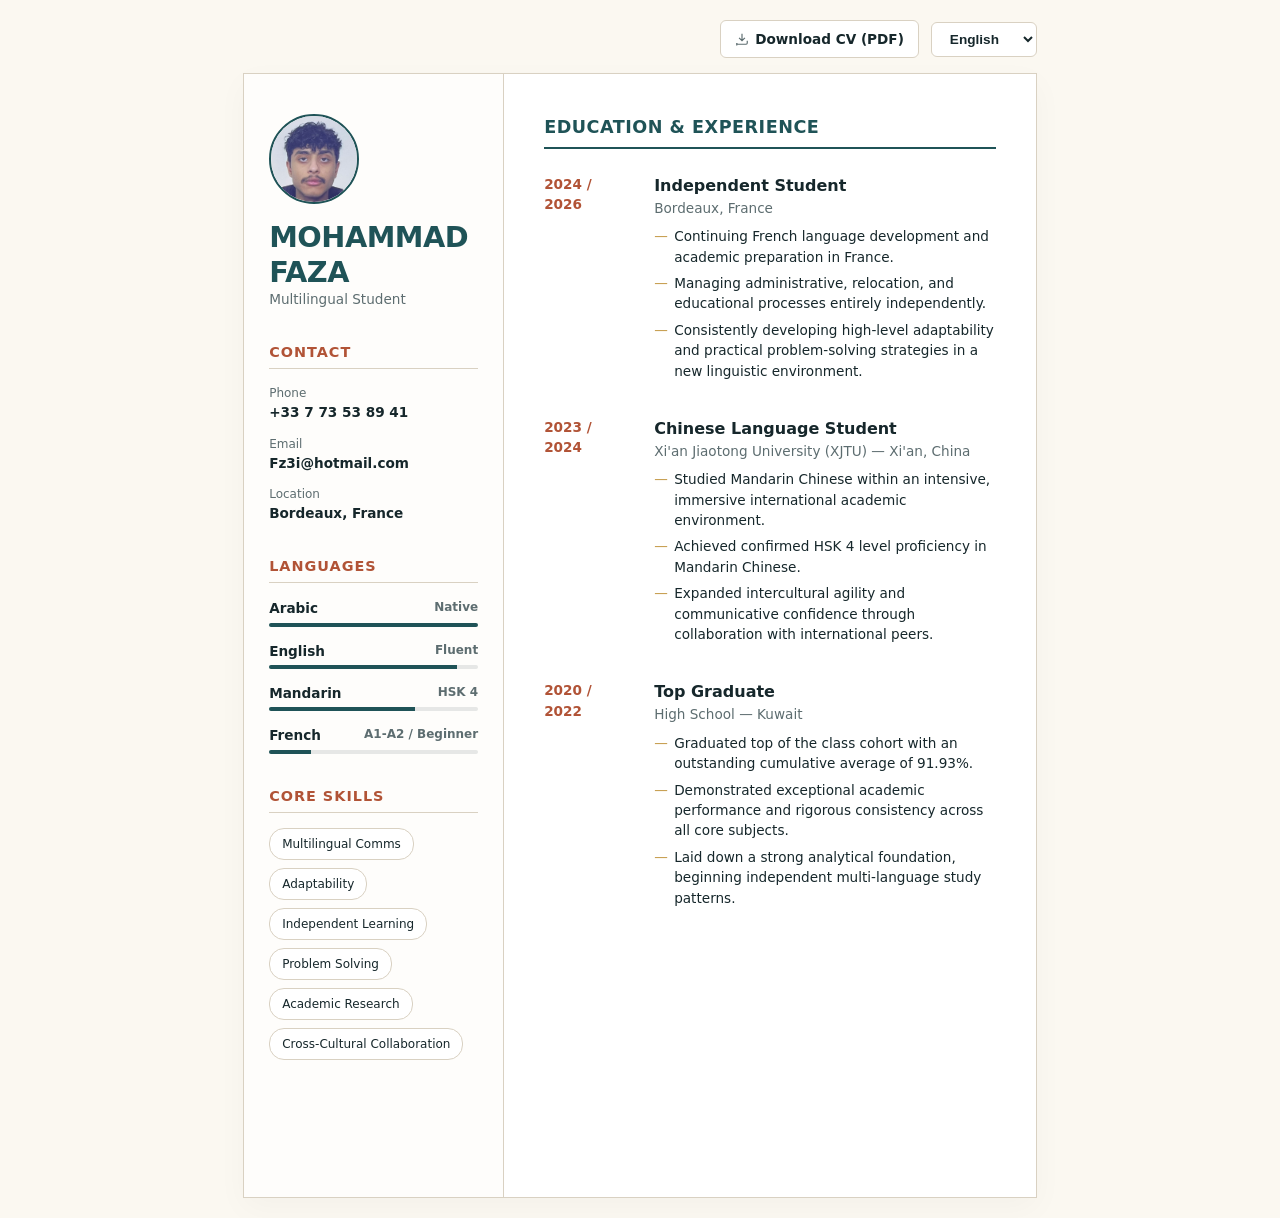
==== cv.html @ a4e3f74b "Add files via upload" ====
<!DOCTYPE html>
<html lang="en">
<head>
  <meta charset="UTF-8">
  <meta name="viewport" content="width=device-width, initial-scale=1.0">
  <title>Mohammad Faza - CV</title>
  <style>
    /* CSS Palette Setup */
    :root {
      --ink: #16272b;
      --muted: #5d6d70;
      --paper: #fbf8f1;
      --panel: #ffffff;
      --line: #d9d1c2;
      --teal: #1f5357;
      --brick: #b15336;
      --gold: #c49a48;
    }

    @media (prefers-color-scheme: dark) {
      :root {
        --ink: #f5f0e7;
        --muted: #b4c3c5;
        --paper: #101719;
        --panel: #182529;
        --line: #314347;
        --teal: #8ed0cf;
        --brick: #f0a277;
        --gold: #f1c875;
      }
    }

    * {
      box-sizing: border-box;
      margin: 0;
      padding: 0;
    }

    body {
      font-family: 'Inter', system-ui, -apple-system, sans-serif;
      background: var(--paper);
      color: var(--ink);
      line-height: 1.5;
      padding: 20px;
      display: flex;
      flex-direction: column;
      align-items: center;
      transition: background 0.3s ease, color 0.3s ease;
    }

    .cv-header-controls {
      width: 100%;
      max-width: 210mm;
      display: flex;
      justify-content: flex-end;
      align-items: center; 
      gap: 12px;           
      margin-bottom: 15px;
    }

    .cv-lang-selector {
      background: var(--panel);
      color: var(--ink);
      border: 1px solid var(--line);
      padding: 8px 14px;
      border-radius: 6px;
      font-size: 0.85rem;
      font-weight: 600;
      cursor: pointer;
      outline: none;
      transition: border-color 0.2s;
    }
    .cv-lang-selector:hover {
      border-color: var(--teal);
    }

    /* Base Containers */
    .cv-container {
      width: 100%;
      max-width: 210mm;
      min-height: 297mm;
      background: var(--panel);
      border: 1px solid var(--line);
      box-shadow: 0 10px 30px rgba(0,0,0,0.03);
    }

    /* ==========================================================================
       STANDARD LTR LAYOUT (English, French, Chinese)
       ========================================================================== */
    .ltr-layout {
      display: grid;
      grid-template-columns: 260px 1fr;
      min-height: 297mm;
    }

    .sidebar {
      background: color-mix(in srgb, var(--paper) 30%, var(--panel));
      border-right: 1px solid var(--line);
      padding: 40px 25px;
      display: flex;
      flex-direction: column;
      gap: 32px;
    }

    .profile-block {
      display: flex;
      flex-direction: column;
      gap: 16px;
    }

    .profile-photo {
      width: 90px;
      height: 90px;
      border-radius: 50%;
      object-fit: cover;
      border: 2px solid var(--teal);
      background: var(--paper);
    }

    .profile-block h1 {
      font-size: 1.8rem;
      font-weight: 800;
      color: var(--teal);
      line-height: 1.2;
      text-transform: uppercase;
      letter-spacing: -0.5px;
    }

    /* Style the download button to exactly match your .cv-lang-selector */
    .download-btn {
      display: inline-flex;
      align-items: center;
      gap: 6px;
      background: var(--panel);
      color: var(--ink);
      border: 1px solid var(--line);
      text-decoration: none;
      padding: 8px 14px;
      border-radius: 6px;
      font-family: inherit;
      font-size: 0.85rem;
      font-weight: 600;
      cursor: pointer;
      transition: border-color 200ms, background-color 200ms;
    }

    .download-btn:hover {
      background-color: var(--paper);
      border-color: var(--teal);
    }

    .download-icon {
      width: 14px;
      height: 14px;
      color: var(--muted);
    }

    .profile-block p {
      font-size: 0.85rem;
      color: var(--muted);
      font-weight: 500;
    }

    .sidebar-section h2 {
      font-size: 0.9rem;
      text-transform: uppercase;
      letter-spacing: 1px;
      color: var(--brick);
      margin-bottom: 15px;
      border-bottom: 1px solid var(--line);
      padding-bottom: 5px;
    }

    .info-list {
      display: flex;
      flex-direction: column;
      gap: 12px;
      font-size: 0.85rem;
    }

    .info-item span {
      display: block;
      color: var(--muted);
      font-size: 0.75rem;
    }

    .info-item strong {
      color: var(--ink);
      font-weight: 600;
    }

    .lang-stack {
      display: flex;
      flex-direction: column;
      gap: 14px;
    }

    .lang-item {
      display: flex;
      flex-direction: column;
      gap: 4px;
    }

    .lang-meta {
      display: flex;
      justify-content: space-between;
      font-size: 0.85rem;
      font-weight: 600;
    }

    .lang-meta em {
      font-style: normal;
      color: var(--muted);
      font-size: 0.75rem;
    }

    .progress-bar {
      background: color-mix(in srgb, var(--ink) 10%, transparent);
      height: 4px;
      border-radius: 2px;
      overflow: hidden;
    }

    .progress-fill {
      background: var(--teal);
      height: 100%;
    }

    .skills-pills {
      display: flex;
      flex-wrap: wrap;
      gap: 8px;
    }

    .skill-pill {
      background: var(--panel);
      border: 1px solid var(--line);
      padding: 6px 12px;
      border-radius: 15px;
      font-size: 0.75rem;
      font-weight: 500;
    }

    .main-content {
      padding: 40px;
      display: flex;
      flex-direction: column;
      gap: 35px;
    }

    .main-section h3 {
      font-size: 1.1rem;
      text-transform: uppercase;
      letter-spacing: 0.5px;
      color: var(--teal);
      border-bottom: 2px solid var(--teal);
      padding-bottom: 6px;
      margin-bottom: 25px;
    }

    .timeline {
      display: flex;
      flex-direction: column;
      gap: 30px;
    }

    .timeline-item {
      display: grid;
      grid-template-columns: 90px 1fr;
      gap: 20px;
    }

    .time-badge {
      font-size: 0.85rem;
      font-weight: 700;
      color: var(--brick);
    }

    .timeline-body h4 {
      font-size: 1rem;
      font-weight: 700;
    }

    .timeline-body em {
      font-style: normal;
      font-size: 0.85rem;
      color: var(--muted);
      display: block;
      margin-bottom: 8px;
    }

    .timeline-body ul {
      list-style-type: none;
    }

    .timeline-body li {
      font-size: 0.85rem;
      position: relative;
      padding-left: 20px;
      margin-bottom: 6px;
    }

    .timeline-body li::before {
      content: "—";
      position: absolute;
      left: 0;
      color: var(--gold);
    }

    /* ==========================================================================
       SPECIALIZED ARABIC RTL LAYOUT (Clean Balanced Single Column Flow)
       ========================================================================== */
    .rtl-layout {
      display: none; /* Hidden by default */
      direction: rtl;
      padding: 50px;
      flex-direction: column;
      gap: 40px;
    }

    .rtl-header {
      display: flex;
      justify-content: space-between;
      align-items: center;
      border-bottom: 2px solid var(--line);
      padding-bottom: 25px;
    }

    .rtl-title h1 {
      font-size: 2.2rem;
      color: var(--teal);
      font-weight: 800;
      margin-bottom: 6px;
    }

    .rtl-title p {
      font-size: 1rem;
      color: var(--muted);
      font-weight: 600;
    }

    .rtl-contact-grid {
      display: grid;
      grid-template-columns: repeat(3, 1fr);
      gap: 20px;
      background: color-mix(in srgb, var(--paper) 30%, var(--panel));
      padding: 15px 20px;
      border-radius: 8px;
      border: 1px solid var(--line);
      font-size: 0.85rem;
    }

    .rtl-contact-item span {
      display: block;
      color: var(--muted);
      font-size: 0.75rem;
      margin-bottom: 2px;
    }

    .rtl-body-grid {
      display: grid;
      grid-template-columns: 1fr 280px;
      gap: 45px;
    }

    .rtl-section-title {
      font-size: 1.2rem;
      color: var(--teal);
      border-bottom: 2px solid var(--teal);
      padding-bottom: 6px;
      margin-bottom: 25px;
      font-weight: 700;
    }

    .rtl-timeline {
      display: flex;
      flex-direction: column;
      gap: 30px;
    }

    .rtl-timeline-item {
      display: grid;
      grid-template-columns: 100px 1fr;
      gap: 15px;
    }

    .rtl-time-badge {
      font-size: 0.9rem;
      font-weight: 700;
      color: var(--brick);
    }

    .rtl-timeline-body h4 {
      font-size: 1.05rem;
      font-weight: 700;
      margin-bottom: 2px;
    }

    .rtl-timeline-body em {
      font-style: normal;
      font-size: 0.85rem;
      color: var(--muted);
      display: block;
      margin-bottom: 10px;
    }

    .rtl-timeline-body ul {
      list-style-type: none;
    }

    .rtl-timeline-body li {
      font-size: 0.9rem;
      position: relative;
      padding-right: 20px;
      margin-bottom: 8px;
    }

    .rtl-timeline-body li::before {
      content: "—";
      position: absolute;
      right: 0;
      color: var(--gold);
    }

    .rtl-sidebar-stack {
      display: flex;
      flex-direction: column;
      gap: 35px;
    }

    /* Mobile Adapters */
    @media (max-width: 780px) {
      .ltr-layout {
        grid-template-columns: 1fr;
      }
      .sidebar {
        border-right: none;
        border-bottom: 1px solid var(--line);
      }
      .rtl-layout {
        padding: 25px 20px;
      }
      .rtl-header {
        flex-direction: column;
        align-items: flex-start;
        gap: 20px;
      }
      .rtl-contact-grid {
        grid-template-columns: 1fr;
        width: 100%;
      }
      .rtl-body-grid {
        grid-template-columns: 1fr;
        gap: 35px;
      }
      .rtl-timeline-item {
        grid-template-columns: 1fr;
        gap: 5px;
      }
    }

    /* ==========================================================================
       Print / PDF Export Stabilization Rules (Complete Code Refactor)
       ========================================================================== */
    @media print {
      :root {
        color-scheme: dark !important;
        --ink: #f5f0e7 !important;
        --muted: #b4c3c5 !important;
        --paper: #101719 !important;
        --panel: #182529 !important;
        --line: #314347 !important;
        --teal: #8ed0cf !important;
        --brick: #f0a277 !important;
        --gold: #f1c875 !important;
      }

      /* Establish global canvas forcing rules */
      html, body {
        background-color: #101719 !important;
        color: #f5f0e7 !important;
        -webkit-print-color-adjust: exact !important; 
        print-color-adjust: exact !important;
        width: 210mm !important;
        height: 297mm !important;
        margin: 0 !important;
        padding: 0 !important;
        overflow: hidden !important; 
      }

      /* Hide page management controls and margins */
      @page {
        size: A4 portrait;
        margin: 0 !important;
      }

      .cv-header-controls { 
        display: none !important; 
      }

      /* Eliminate the outer container border/shadow conflicts */
      .cv-container { 
        border: none !important; 
        box-shadow: none !important; 
        width: 210mm !important;
        height: 297mm !important;
        background-color: #182529 !important;
        margin: 0 !important;
        padding: 0 !important;
        page-break-inside: avoid !important;
      }

      /* Base rules for elements conditionally visible based on DOM direction */
      html[dir="ltr"] #cv-ltr-view {
        display: grid !important;
        grid-template-columns: 260px 1fr !important;
        width: 210mm !important;
        height: 297mm !important;
      }
      html[dir="ltr"] #cv-rtl-view {
        display: none !important;
      }

      html[dir="rtl"] #cv-rtl-view {
        display: grid !important;
        grid-template-columns: 1fr 280px !important;
        width: 210mm !important;
        height: 297mm !important;
      }
      html[dir="rtl"] #cv-ltr-view {
        display: none !important;
      }

      /* Direct raw assignments to ensure PDF engines execute background fills */
      .sidebar {
        background-color: #121b1d !important; 
        border-right: 1px solid #314347 !important;
        -webkit-print-color-adjust: exact !important;
        print-color-adjust: exact !important;
      }
      
      .main-content {
        background-color: #182529 !important;
        -webkit-print-color-adjust: exact !important;
        print-color-adjust: exact !important;
      }

      .rtl-contact-grid {
        background-color: #121b1d !important;
        border: 1px solid #314347 !important;
        -webkit-print-color-adjust: exact !important;
        print-color-adjust: exact !important;
      }

      /* Component rendering overrides */
      .progress-bar {
        background-color: rgba(245, 240, 231, 0.1) !important;
        -webkit-print-color-adjust: exact !important;
        print-color-adjust: exact !important;
      }

      .progress-fill {
        background-color: #8ed0cf !important;
        -webkit-print-color-adjust: exact !important;
        print-color-adjust: exact !important;
      }

      .skill-pill {
        background-color: #182529 !important;
        border: 1px solid #314347 !important;
        -webkit-print-color-adjust: exact !important;
        print-color-adjust: exact !important;
      }
    }
  </style>
</head>
<body>

  <header class="cv-header-controls">
    <a href="#" onclick="window.print(); return false;" class="download-btn">
      <svg class="download-icon" viewBox="0 0 24 24" fill="none" stroke="currentColor" stroke-width="2">
        <path d="M21 15v4a2 2 0 0 1-2 2H5a2 2 0 0 1-2-2v4M7 10l5 5 5-5M12 15V3"/>
      </svg>
      <span data-key="downloadText">Download CV (PDF)</span>
    </a>
    
    <select class="cv-lang-selector" aria-label="Language Control Panel">
      <option value="en" selected>English</option>
      <option value="fr">Français</option>
      <option value="zh">中文</option>
      <option value="ar">العربية</option>
    </select>
  </header>

  <div class="cv-container">
    
    <div class="ltr-layout" id="cv-ltr-view">
      
      <aside class="sidebar">
        <div class="profile-block">
          <img class="profile-photo" src="assets/Headshot1.jpg" alt="Mohammad Faza Portrait">
          <div>
            <h1 data-key="name">Mohammad<br>Faza</h1>
            <p data-key="subTitle">Multilingual Student</p>
          </div>
        </div>

        <div class="sidebar-section">
          <h2 data-key="titleContact">Contact</h2>
          <div class="info-list">
            <div class="info-item">
              <span data-key="labelPhone">Phone</span>
              <strong>+33 7 73 53 89 41</strong>
            </div>
            <div class="info-item">
              <span data-key="labelEmail">Email</span>
              <strong>Fz3i@hotmail.com</strong>
            </div>
            <div class="info-item">
              <span data-key="labelLocation">Location</span>
              <strong data-key="valLocation">Bordeaux, France</strong>
            </div>
          </div>
        </div>

        <div class="sidebar-section">
          <h2 data-key="titleLanguages">Languages</h2>
          <div class="lang-stack">
            <div class="lang-item">
              <div class="lang-meta"><span data-key="langArabic">Arabic</span> <em data-key="levelNative">Native</em></div>
              <div class="progress-bar"><div class="progress-fill" style="width: 100%"></div></div>
            </div>
            <div class="lang-item">
              <div class="lang-meta"><span data-key="langEnglish">English</span> <em data-key="levelFluent">Fluent</em></div>
              <div class="progress-bar"><div class="progress-fill" style="width: 90%"></div></div>
            </div>
            <div class="lang-item">
              <div class="lang-meta"><span data-key="langMandarin">Mandarin</span> <em>HSK 4</em></div>
              <div class="progress-bar"><div class="progress-fill" style="width: 70%"></div></div>
            </div>
            <div class="lang-item">
              <div class="lang-meta"><span data-key="langFrench">French</span> <em data-key="levelIntermediate">A1-A2 / Beginner</em></div>
              <div class="progress-bar"><div class="progress-fill" style="width: 20%"></div></div>
            </div>
          </div>
        </div>

        <div class="sidebar-section">
          <h2 data-key="titleSkills">Core Skills</h2>
          <div class="skills-pills">
            <span class="skill-pill" data-key="skillComms">Multilingual Comms</span>
            <span class="skill-pill" data-key="skillAdapt">Adaptability</span>
            <span class="skill-pill" data-key="skillLearn">Independent Learning</span>
            <span class="skill-pill" data-key="skillProblem">Problem Solving</span>
            <span class="skill-pill" data-key="skillResearch">Academic Research</span>
            <span class="skill-pill" data-key="skillCulture">Cross-Cultural Collaboration</span>
          </div>
        </div>
      </aside>

      <main class="main-content">
        <section class="main-section">
          <h3 data-key="mainHeading">Education & Experience</h3>
          <div class="timeline">
            
            <div class="timeline-item">
              <div class="time-badge">2024 / 2026</div>
              <div class="timeline-body">
                <h4 data-key="frTitle">Independent Student</h4>
                <em data-key="frLoc">Bordeaux, France</em>
                <ul>
                  <li data-key="frBullet1">Continuing French language development and academic preparation in France.</li>
                  <li data-key="frBullet2">Managing administrative, relocation, and educational processes entirely independently.</li>
                  <li data-key="frBullet3">Consistently developing high-level adaptability and practical problem-solving strategies in a new linguistic environment.</li>
                </ul>
              </div>
            </div>

            <div class="timeline-item">
              <div class="time-badge">2023 / 2024</div>
              <div class="timeline-body">
                <h4 data-key="zhTitle">Chinese Language Student</h4>
                <em data-key="zhLoc">Xi'an Jiaotong University (XJTU) — Xi'an, China</em>
                <ul>
                  <li data-key="zhBullet1">Studied Mandarin Chinese within an intensive, immersive international academic environment.</li>
                  <li data-key="zhBullet2">Achieved confirmed HSK 4 level proficiency in Mandarin Chinese.</li>
                  <li data-key="zhBullet3">Expanded intercultural agility and communicative confidence through collaboration with international peers.</li>
                </ul>
              </div>
            </div>

            <div class="timeline-item">
              <div class="time-badge">2020 / 2022</div>
              <div class="timeline-body">
                <h4 data-key="kwTitle">Top Graduate</h4>
                <em data-key="kwLoc">High School — Kuwait</em>
                <ul>
                  <li data-key="kwBullet1">Graduated top of the class cohort with an outstanding cumulative average of 91.93%.</li>
                  <li data-key="kwBullet2">Demonstrated exceptional academic performance and rigorous consistency across all core subjects.</li>
                  <li data-key="kwBullet3">Laid down a strong analytical foundation, beginning independent multi-language study patterns.</li>
                </ul>
              </div>
            </div>

          </div>
        </section>
      </main>

    </div>

    <div class="rtl-layout" id="cv-rtl-view">
      
      <div class="rtl-header">
        <div class="rtl-title">
          <h1>محمد فزع</h1>
          <p>طالب متعدد اللغات</p>
        </div>
        <img class="profile-photo" src="assets/Headshot1.jpg" alt="محمد فزع">
      </div>

      <div class="rtl-contact-grid">
        <div class="rtl-contact-item"><span>الهاتف</span><strong>+33 7 73 53 89 41</strong></div>
        <div class="rtl-contact-item"><span>البريد الإلكتروني</span><strong>Fz3i@hotmail.com</strong></div>
        <div class="rtl-contact-item"><span>الموقع</span><strong>بوردو، فرنسا</strong></div>
      </div>

      <div class="rtl-body-grid">
        
        <main>
          <h3 class="rtl-section-title">التعليم والخبرة</h3>
          <div class="rtl-timeline">
            
            <div class="rtl-timeline-item">
              <div class="rtl-time-badge">2024 / 2026</div>
              <div class="rtl-timeline-body">
                <h4>طالب مستقل</h4>
                <em>بوردو، فرنسا</em>
                <ul>
                  <li>مواصلة تطوير اللغة الفرنسية والتحضير الأكاديمي في فرنسا.</li>
                  <li>إدارة المعاملات الإدارية، الانتقال، والإجراءات التعليمية بشكل مستقل تمامًا.</li>
                  <li>تطوير مستمر للقدرة العالية على التكيف واستراتيجيات حل المشكلات العملية في بيئة لغوية جديدة.</li>
                </ul>
              </div>
            </div>

            <div class="rtl-timeline-item">
              <div class="rtl-time-badge">2023 / 2024</div>
              <div class="rtl-timeline-body">
                <h4>طالب لغة صينية</h4>
                <em>جامعة شيان جيوتونغ (XJTU) — شيان، الصين</em>
                <ul>
                  <li>دراسة اللغة الصينية الماندارين في بيئة أكاديمية دولية مكثفة.</li>
                  <li>اجتياز الكفاءة اللغوية المؤكدة لمستوى HSK 4 في الصينية.</li>
                  <li>تعزيز المرونة الثقافية المتبادلة وثقة التواصل من خلال التفاعل مع الزملاء الدوليين.</li>
                </ul>
              </div>
            </div>

            <div class="rtl-timeline-item">
              <div class="rtl-time-badge">2020 / 2022</div>
              <div class="rtl-timeline-body">
                <h4>خريج متفوق</h4>
                <em>المرحلة الثانوية — الكويت</em>
                <ul>
                  <li>التخرج في المرتبة الأولى على مستوى الدفعة بمعدل تراكمي متميز بلغت نسبته 91.93%.</li>
                  <li>إثبات أداء أكاديمي استثنائي وانضباط صارم في جميع المواد الأساسية.</li>
                  <li>تأسيس قاعدة تحليلية قوية وبداية أنماط التعلم الذاتي اللغوي المستقل.</li>
                </ul>
              </div>
            </div>

          </div>
        </main>

        <aside class="rtl-sidebar-stack">
          <div>
            <h3 class="rtl-section-title">اللغات</h3>
            <div class="lang-stack">
              <div class="lang-item"><div class="lang-meta"><span>العربية</span> <em>اللغة الأم</em></div><div class="progress-bar"><div class="progress-fill" style="width: 100%"></div></div></div>
              <div class="lang-item"><div class="lang-meta"><span>الإنجليزية</span> <em>طليق</em></div><div class="progress-bar"><div class="progress-fill" style="width: 90%"></div></div></div>
              <div class="lang-item"><div class="lang-meta"><span>الصينية</span> <em>HSK 4</em></div><div class="progress-bar"><div class="progress-fill" style="width: 70%"></div></div></div>
              <div class="lang-item"><div class="lang-meta"><span>الفرنسية</span> <em>مبتدئ / A1-A2</em></div><div class="progress-bar"><div class="progress-fill" style="width: 20%"></div></div></div>
            </div>
          </div>

          <div>
            <h3 class="rtl-section-title">المهارات الأساسية</h3>
            <div class="skills-pills">
              <span class="skill-pill">التواصل متعدد اللغات</span>
              <span class="skill-pill">القدرة على التكيف</span>
              <span class="skill-pill">التعلم المستقل</span>
              <span class="skill-pill">حل المشكلات</span>
              <span class="skill-pill">البحث الأكاديمي</span>
              <span class="skill-pill">التعاون بين الثقافات</span>
            </div>
          </div>
        </aside>

      </div>

    </div>

  </div>

  <script>
    const cvTranslations = {
      en: {
        downloadText: "Download CV (PDF)",
        name: "Mohammad<br>Faza", subTitle: "Multilingual Student", titleContact: "Contact",
        labelPhone: "Phone", labelEmail: "Email", labelLocation: "Location", valLocation: "Bordeaux, France",
        titleLanguages: "Languages", langArabic: "Arabic", langEnglish: "English", langMandarin: "Mandarin", langFrench: "French",
        levelNative: "Native", levelFluent: "Fluent", levelIntermediate: "A1-A2 / Beginner",
        titleSkills: "Core Skills", skillComms: "Multilingual Comms", skillAdapt: "Adaptability", skillLearn: "Independent Learning", skillProblem: "Problem Solving", skillResearch: "Academic Research", skillCulture: "Cross-Cultural Collaboration",
        mainHeading: "Education & Experience",
        frTitle: "Independent Student", frLoc: "Bordeaux, France", frBullet1: "Continuing French language development and academic preparation in France.", frBullet2: "Managing administrative, relocation, and educational processes entirely independently.", frBullet3: "Consistently developing high-level adaptability and practical problem-solving strategies in a new linguistic environment.",
        zhTitle: "Chinese Language Student", zhLoc: "Xi'an Jiaotong University (XJTU) — Xi'an, China", zhBullet1: "Studied Mandarin Chinese within an intensive, immersive international academic environment.", zhBullet2: "Achieved confirmed HSK 4 level proficiency in Mandarin Chinese.", zhBullet3: "Expanded intercultural agility and communicative confidence through collaboration with international peers.",
        kwTitle: "Top Graduate", kwLoc: "High School — Kuwait", kwBullet1: "Graduated top of the class cohort with an outstanding cumulative average of 91.93%.", kwBullet2: "Demonstrated exceptional academic performance and rigorous consistency across all core subjects.", kwBullet3: "Laid down a strong analytical foundation, beginning independent multi-language study patterns."
      },
      fr: {
        downloadText: "Télécharger le CV (PDF)",
        name: "Mohammad<br>Faza", subTitle: "Étudiant Multilingue", titleContact: "Contact",
        labelPhone: "Téléphone", labelEmail: "E-mail", labelLocation: "Localisation", valLocation: "Bordeaux, France",
        titleLanguages: "Langues", langArabic: "Arabe", langEnglish: "Anglais", langMandarin: "Mandarin", langFrench: "Français",
        levelNative: "Langue maternelle", levelFluent: "Courant", levelIntermediate: "A1-A2 / Débutant",
        titleSkills: "Compétences clés", skillComms: "Comms Multilingues", skillAdapt: "Adaptabilité", skillLearn: "Apprentissage Autonome", skillProblem: "Résolution de Problèmes", skillResearch: "Recherche Académique", skillCulture: "Collaboration Interculturelle",
        mainHeading: "Éducation & Expérience",
        frTitle: "Étudiant Indépendant", frLoc: "Bordeaux, France", frBullet1: "Poursuite du développement de la langue française et préparation académique en France.", frBullet2: "Gestion autonome des démarches administratives, de relocalisation et d'éducation.", frBullet3: "Développement continu d'une grande adaptabilité et de stratégies de résolution de problèmes concrets.",
        zhTitle: "Étudiant en Langue Chinoise", zhLoc: "Université Xi'an Jiaotong (XJTU) — Xi'an, Chine", zhBullet1: "Étude du chinois mandarin dans un environnement académique international intensif.", zhBullet2: "Obtention du niveau certifié HSK 4 en chinois mandarin.", zhBullet3: "Développement de l'agilité interculturelle et de la confiance en communication avec des pairs internationaux.",
        kwTitle: "Major de Promotion", kwLoc: "Lycée — Koweït", kwBullet1: "Diplômé major de sa promotion avec une excellente moyenne cumulative de 91,93%.", kwBullet2: "Excellence académique démontrée et rigueur constante dans toutes les matières principales.", kwBullet3: "Solide base analytique établie, initiant des habitudes d'apprentissage linguistique autonome."
      },
      zh: {
        downloadText: "下载简历 (PDF)",
        name: "Mohammad<br>Faza", subTitle: "多语言学生", titleContact: "联系方式",
        labelPhone: "电话", labelEmail: "电子邮箱", labelLocation: "地点", valLocation: "法国波尔多",
        titleLanguages: "语言能力", langArabic: "阿拉伯语", langEnglish: "英语", langMandarin: "普通话", langFrench: "法语",
        levelNative: "母语", levelFluent: "流利", levelIntermediate: "A1-A2 / 初学者",
        titleSkills: "核心能力", skillComms: "多语言沟通", skillAdapt: "适应能力", skillLearn: "自主学习", skillProblem: "解决问题", skillResearch: "学术研究", skillCulture: "跨文化合作",
        mainHeading: "教育与经历",
        frTitle: "独立学生", frLoc: "法国波尔多", frBullet1: "在法国继续进行法语语言提升与学术准备。", frBullet2: "完全独立地处理行政、搬迁以及教育流程。", frBullet3: "在全新的语言环境中不断培养高水平的适应能力与实际问题解决策略。",
        zhTitle: "语言留学生", zhLoc: "西安交通大学 (XJTU) — 中国西安", zhBullet1: "在密集的国际化封闭式学术环境中学习普通话。", zhBullet2: "成功考取汉办普通话 HSK 4 级证书。", zhBullet3: "通过与国际同学通力协作，极大地拓展了跨文化敏纬度与沟通自信心。",
        kwTitle: "优秀毕业生", kwLoc: "高中 — 科威特", kwBullet1: "以 91.93% 的优异累计总分荣登班级毕业生榜首。", kwBullet2: "在所有核心学术科目中均表现出优异的学业成绩与严谨的一致性。", kwBullet3: "打下了坚实的逻辑分析基础，并开启了独立的多语言学习模式。"
      }
    };

    document.addEventListener("DOMContentLoaded", () => {
      const selector = document.querySelector('.cv-lang-selector');
      const ltrView = document.getElementById('cv-ltr-view');
      const rtlView = document.getElementById('cv-rtl-view');

      if (!selector || !ltrView || !rtlView) return;

      // Set initial direction baseline for print safety
      document.documentElement.setAttribute('dir', 'ltr');

      selector.addEventListener('change', (e) => {
        const lang = e.target.value;

        if (lang === 'ar') {
          document.querySelector('[data-key="downloadText"]').innerHTML = "تحميل السيرة الذاتية (PDF)";
          ltrView.style.display = 'none';
          rtlView.style.display = 'flex';
          document.documentElement.setAttribute('dir', 'rtl');
        } else {
          rtlView.style.display = 'none';
          ltrView.style.display = 'grid';
          document.documentElement.setAttribute('dir', 'ltr');

          const content = cvTranslations[lang];
          if (content) {
            document.querySelectorAll('[data-key]').forEach(el => {
              const key = el.getAttribute('data-key');
              if (content[key]) {
                el.innerHTML = content[key];
              }
            });
          }
        }
      });
    });
  </script>
</body>
</html>
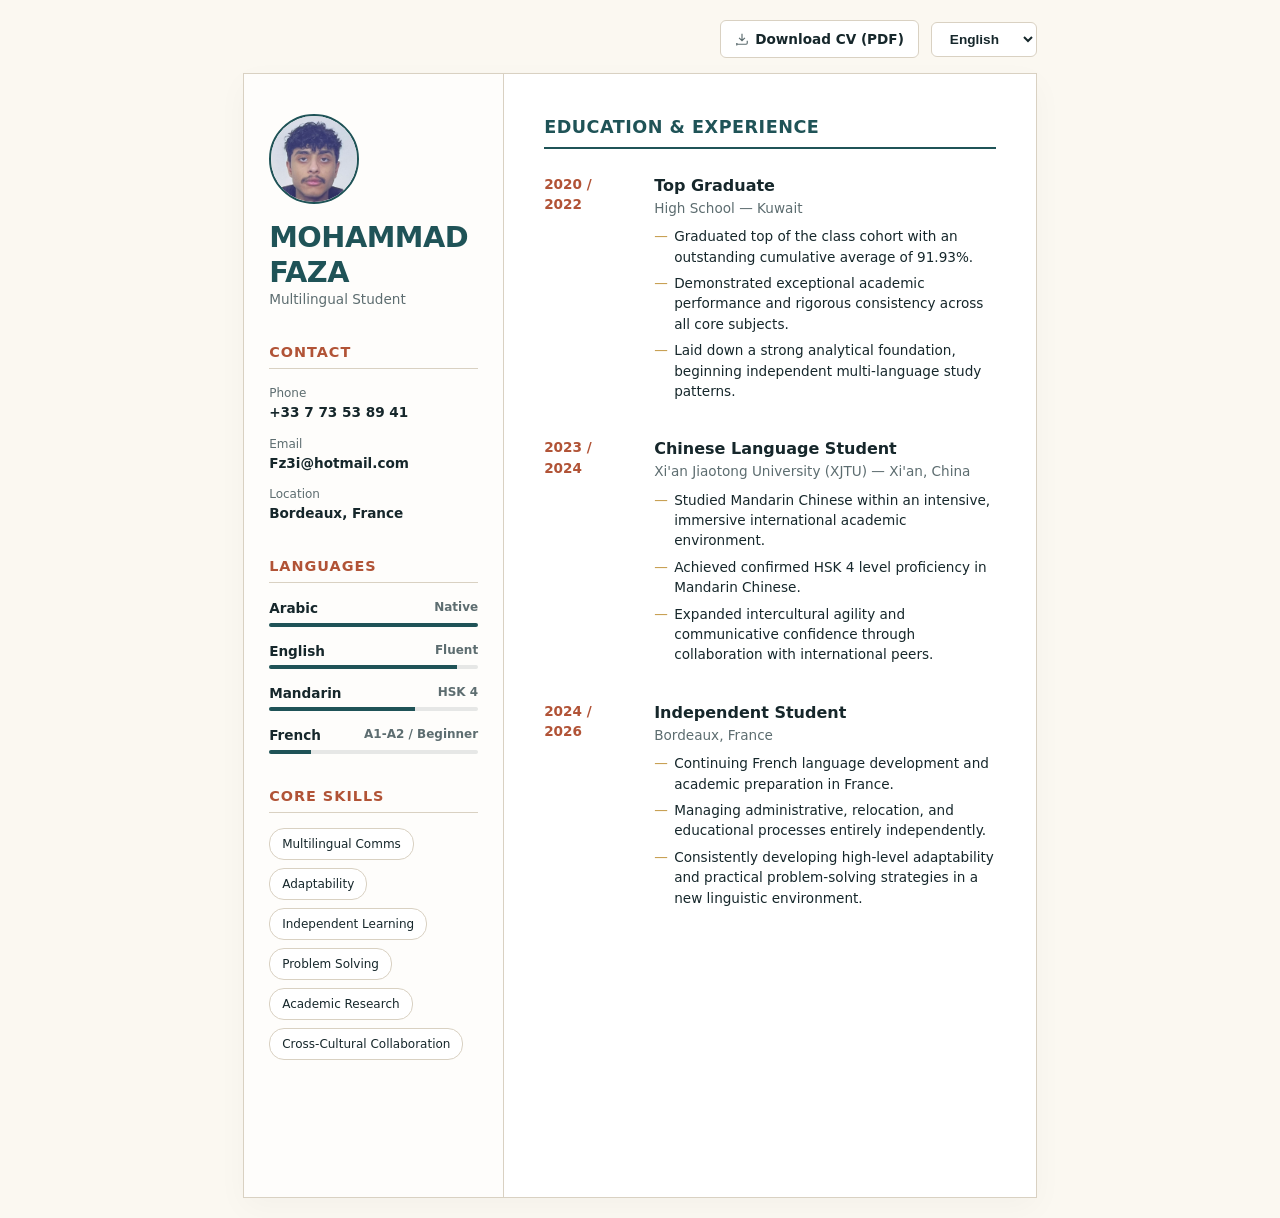
==== commit f2b9236a: "Update print statement from 'Hello' to 'Goodbye'" ====
--- a/cv.html
+++ b/cv.html
@@ -459,8 +459,8 @@
       }
     }
 
-    /* ==========================================================================
-       Print / PDF Export Stabilization Rules (Complete Code Refactor)
+   /* ==========================================================================
+       Print / PDF Export Stabilization Rules (Fixed Canvas Overrides)
        ========================================================================== */
     @media print {
       :root {
@@ -475,7 +475,12 @@
         --gold: #f1c875 !important;
       }
 
-      /* Establish global canvas forcing rules */
+      @page {
+        size: A4 portrait;
+        margin: 0 !important;
+      }
+
+      /* Clean reset strictly applied only during print engine compilation */
       html, body {
         background-color: #101719 !important;
         color: #f5f0e7 !important;
@@ -486,73 +491,124 @@
         margin: 0 !important;
         padding: 0 !important;
         overflow: hidden !important; 
-      }
-
-      /* Hide page management controls and margins */
-      @page {
-        size: A4 portrait;
-        margin: 0 !important;
+        display: block !important;
       }
 
       .cv-header-controls { 
         display: none !important; 
       }
 
-      /* Eliminate the outer container border/shadow conflicts */
+      /* Force outer wrapper to cleanly anchor to top left of the print canvas */
       .cv-container { 
         border: none !important; 
         box-shadow: none !important; 
         width: 210mm !important;
         height: 297mm !important;
+        max-width: 210mm !important;
+        min-height: 297mm !important;
         background-color: #182529 !important;
         margin: 0 !important;
         padding: 0 !important;
         page-break-inside: avoid !important;
       }
 
-      /* Base rules for elements conditionally visible based on DOM direction */
+      /* --- LTR Print Enforcement --- */
       html[dir="ltr"] #cv-ltr-view {
         display: grid !important;
         grid-template-columns: 260px 1fr !important;
         width: 210mm !important;
         height: 297mm !important;
       }
-      html[dir="ltr"] #cv-rtl-view {
+      
+      html[dir="rtl"] #cv-rtl-view {
         display: none !important;
       }
 
+      html[dir="ltr"] .sidebar {
+        display: flex !important;
+        flex-direction: column !important;
+        background-color: #121b1d !important; 
+        border-right: 1px solid #314347 !important;
+        border-bottom: none !important;
+        padding: 40px 25px !important;
+      }
+
+      /* --- RTL Print Enforcement (Mirrored Grid Fix for Cut-off) --- */
       html[dir="rtl"] #cv-rtl-view {
-        display: grid !important;
-        grid-template-columns: 1fr 280px !important;
+        display: grid !important; /* Switch to grid to manage structural height bounds */
+        grid-template-columns: 1fr 260px !important; /* Mirrored desktop distribution */
+        grid-template-rows: auto 1fr !important;
         width: 210mm !important;
         height: 297mm !important;
-      }
+        padding: 0 !important; /* Let the nested blocks handle spacing natively */
+        gap: 0 !important;
+      }
+      
       html[dir="rtl"] #cv-ltr-view {
         display: none !important;
       }
 
-      /* Direct raw assignments to ensure PDF engines execute background fills */
-      .sidebar {
+      /* Span header clean across the grid top */
+      html[dir="rtl"] .rtl-header {
+        grid-column: 1 / span 2 !important;
+        display: flex !important;
+        flex-direction: row !important;
+        justify-content: space-between !important;
+        align-items: center !important;
+        padding: 40px 40px 20px 40px !important;
+        border-bottom: 1px solid #314347 !important;
+        gap: 0 !important;
+      }
+
+      /* Span contact information row across the grid layout center */
+      html[dir="rtl"] .rtl-contact-grid {
+        grid-column: 1 / span 2 !important;
+        display: grid !important;
+        grid-template-columns: repeat(3, 1fr) !important;
+        width: calc(100% - 80px) !important;
+        margin: 20px 40px 0 40px !important;
+        background-color: #121b1d !important;
+        border: 1px solid #314347 !important;
+        gap: 20px !important;
+        padding: 12px 20px !important;
+      }
+
+      /* Remap body grid split to cleanly divide into standard vertical lanes */
+      html[dir="rtl"] .rtl-body-grid {
+        grid-column: 1 / span 2 !important;
+        display: grid !important;
+        grid-template-columns: 1fr 260px !important;
+        gap: 0 !important;
+        height: 100% !important;
+      }
+
+      html[dir="rtl"] .rtl-body-grid > main {
+        padding: 25px 40px 40px 30px !important;
+      }
+
+      html[dir="rtl"] .rtl-sidebar-stack {
         background-color: #121b1d !important; 
-        border-right: 1px solid #314347 !important;
-        -webkit-print-color-adjust: exact !important;
-        print-color-adjust: exact !important;
-      }
-      
+        border-left: 1px solid #314347 !important;
+        border-right: none !important;
+        padding: 25px 25px 40px 25px !important;
+        display: flex !important;
+        flex-direction: column !important;
+        gap: 32px !important;
+      }
+
+      html[dir="rtl"] .rtl-timeline-item {
+        display: grid !important;
+        grid-template-columns: 100px 1fr !important;
+        gap: 15px !important;
+      }
+
+      /* Component rendering structural details */
       .main-content {
         background-color: #182529 !important;
         -webkit-print-color-adjust: exact !important;
         print-color-adjust: exact !important;
       }
 
-      .rtl-contact-grid {
-        background-color: #121b1d !important;
-        border: 1px solid #314347 !important;
-        -webkit-print-color-adjust: exact !important;
-        print-color-adjust: exact !important;
-      }
-
-      /* Component rendering overrides */
       .progress-bar {
         background-color: rgba(245, 240, 231, 0.1) !important;
         -webkit-print-color-adjust: exact !important;
@@ -662,7 +718,33 @@
         <section class="main-section">
           <h3 data-key="mainHeading">Education & Experience</h3>
           <div class="timeline">
+
+            <div class="timeline-item">
+              <div class="time-badge">2020 / 2022</div>
+              <div class="timeline-body">
+                <h4 data-key="kwTitle">Top Graduate</h4>
+                <em data-key="kwLoc">High School — Kuwait</em>
+                <ul>
+                  <li data-key="kwBullet1">Graduated top of the class cohort with an outstanding cumulative average of 91.93%.</li>
+                  <li data-key="kwBullet2">Demonstrated exceptional academic performance and rigorous consistency across all core subjects.</li>
+                  <li data-key="kwBullet3">Laid down a strong analytical foundation, beginning independent multi-language study patterns.</li>
+                </ul>
+              </div>
+            </div>
             
+            <div class="timeline-item">
+              <div class="time-badge">2023 / 2024</div>
+              <div class="timeline-body">
+                <h4 data-key="zhTitle">Chinese Language Student</h4>
+                <em data-key="zhLoc">Xi'an Jiaotong University (XJTU) — Xi'an, China</em>
+                <ul>
+                  <li data-key="zhBullet1">Studied Mandarin Chinese within an intensive, immersive international academic environment.</li>
+                  <li data-key="zhBullet2">Achieved confirmed HSK 4 level proficiency in Mandarin Chinese.</li>
+                  <li data-key="zhBullet3">Expanded intercultural agility and communicative confidence through collaboration with international peers.</li>
+                </ul>
+              </div>
+            </div>
+
             <div class="timeline-item">
               <div class="time-badge">2024 / 2026</div>
               <div class="timeline-body">
@@ -676,32 +758,6 @@
               </div>
             </div>
 
-            <div class="timeline-item">
-              <div class="time-badge">2023 / 2024</div>
-              <div class="timeline-body">
-                <h4 data-key="zhTitle">Chinese Language Student</h4>
-                <em data-key="zhLoc">Xi'an Jiaotong University (XJTU) — Xi'an, China</em>
-                <ul>
-                  <li data-key="zhBullet1">Studied Mandarin Chinese within an intensive, immersive international academic environment.</li>
-                  <li data-key="zhBullet2">Achieved confirmed HSK 4 level proficiency in Mandarin Chinese.</li>
-                  <li data-key="zhBullet3">Expanded intercultural agility and communicative confidence through collaboration with international peers.</li>
-                </ul>
-              </div>
-            </div>
-
-            <div class="timeline-item">
-              <div class="time-badge">2020 / 2022</div>
-              <div class="timeline-body">
-                <h4 data-key="kwTitle">Top Graduate</h4>
-                <em data-key="kwLoc">High School — Kuwait</em>
-                <ul>
-                  <li data-key="kwBullet1">Graduated top of the class cohort with an outstanding cumulative average of 91.93%.</li>
-                  <li data-key="kwBullet2">Demonstrated exceptional academic performance and rigorous consistency across all core subjects.</li>
-                  <li data-key="kwBullet3">Laid down a strong analytical foundation, beginning independent multi-language study patterns.</li>
-                </ul>
-              </div>
-            </div>
-
           </div>
         </section>
       </main>
@@ -729,20 +785,20 @@
         <main>
           <h3 class="rtl-section-title">التعليم والخبرة</h3>
           <div class="rtl-timeline">
-            
+
             <div class="rtl-timeline-item">
-              <div class="rtl-time-badge">2024 / 2026</div>
+              <div class="rtl-time-badge">2020 / 2022</div>
               <div class="rtl-timeline-body">
-                <h4>طالب مستقل</h4>
-                <em>بوردو، فرنسا</em>
+                <h4>خريج متفوق</h4>
+                <em>المرحلة الثانوية — الكويت</em>
                 <ul>
-                  <li>مواصلة تطوير اللغة الفرنسية والتحضير الأكاديمي في فرنسا.</li>
-                  <li>إدارة المعاملات الإدارية، الانتقال، والإجراءات التعليمية بشكل مستقل تمامًا.</li>
-                  <li>تطوير مستمر للقدرة العالية على التكيف واستراتيجيات حل المشكلات العملية في بيئة لغوية جديدة.</li>
+                  <li>التخرج في المرتبة الأولى على مستوى الدفعة بمعدل تراكمي متميز بلغت نسبته 91.93%.</li>
+                  <li>إثبات أداء أكاديمي استثنائي وانضباط صارم في جميع المواد الأساسية.</li>
+                  <li>تأسيس قاعدة تحليلية قوية وبداية أنماط التعلم الذاتي اللغوي المستقل.</li>
                 </ul>
               </div>
             </div>
-
+            
             <div class="rtl-timeline-item">
               <div class="rtl-time-badge">2023 / 2024</div>
               <div class="rtl-timeline-body">
@@ -757,14 +813,14 @@
             </div>
 
             <div class="rtl-timeline-item">
-              <div class="rtl-time-badge">2020 / 2022</div>
+              <div class="rtl-time-badge">2024 / 2026</div>
               <div class="rtl-timeline-body">
-                <h4>خريج متفوق</h4>
-                <em>المرحلة الثانوية — الكويت</em>
+                <h4>طالب مستقل</h4>
+                <em>بوردو، فرنسا</em>
                 <ul>
-                  <li>التخرج في المرتبة الأولى على مستوى الدفعة بمعدل تراكمي متميز بلغت نسبته 91.93%.</li>
-                  <li>إثبات أداء أكاديمي استثنائي وانضباط صارم في جميع المواد الأساسية.</li>
-                  <li>تأسيس قاعدة تحليلية قوية وبداية أنماط التعلم الذاتي اللغوي المستقل.</li>
+                  <li>مواصلة تطوير اللغة الفرنسية والتحضير الأكاديمي في فرنسا.</li>
+                  <li>إدارة المعاملات الإدارية، الانتقال، والإجراءات التعليمية بشكل مستقل تمامًا.</li>
+                  <li>تطوير مستمر للقدرة العالية على التكيف واستراتيجيات حل المشكلات العملية في بيئة لغوية جديدة.</li>
                 </ul>
               </div>
             </div>
@@ -836,7 +892,7 @@
         levelNative: "母语", levelFluent: "流利", levelIntermediate: "A1-A2 / 初学者",
         titleSkills: "核心能力", skillComms: "多语言沟通", skillAdapt: "适应能力", skillLearn: "自主学习", skillProblem: "解决问题", skillResearch: "学术研究", skillCulture: "跨文化合作",
         mainHeading: "教育与经历",
-        frTitle: "独立学生", frLoc: "法国波尔多", frBullet1: "在法国继续进行法语语言提升与学术准备。", frBullet2: "完全独立地处理行政、搬迁以及教育流程。", frBullet3: "在全新的语言环境中不断培养高水平的适应能力与实际问题解决策略。",
+        frTitle: "独立学生", frLoc: "法国波尔多", frBullet1: "在法国继续进行法语语言提升与学术准备。", frBullet2: "完全独立地处理行政、搬迁以及教育流程。", frBullet3: "在全新的语言环境中不断培养高水平 of 适应能力与实际问题解决策略。",
         zhTitle: "语言留学生", zhLoc: "西安交通大学 (XJTU) — 中国西安", zhBullet1: "在密集的国际化封闭式学术环境中学习普通话。", zhBullet2: "成功考取汉办普通话 HSK 4 级证书。", zhBullet3: "通过与国际同学通力协作，极大地拓展了跨文化敏纬度与沟通自信心。",
         kwTitle: "优秀毕业生", kwLoc: "高中 — 科威特", kwBullet1: "以 91.93% 的优异累计总分荣登班级毕业生榜首。", kwBullet2: "在所有核心学术科目中均表现出优异的学业成绩与严谨的一致性。", kwBullet3: "打下了坚实的逻辑分析基础，并开启了独立的多语言学习模式。"
       }
@@ -879,4 +935,4 @@
     });
   </script>
 </body>
-</html>+</html>
